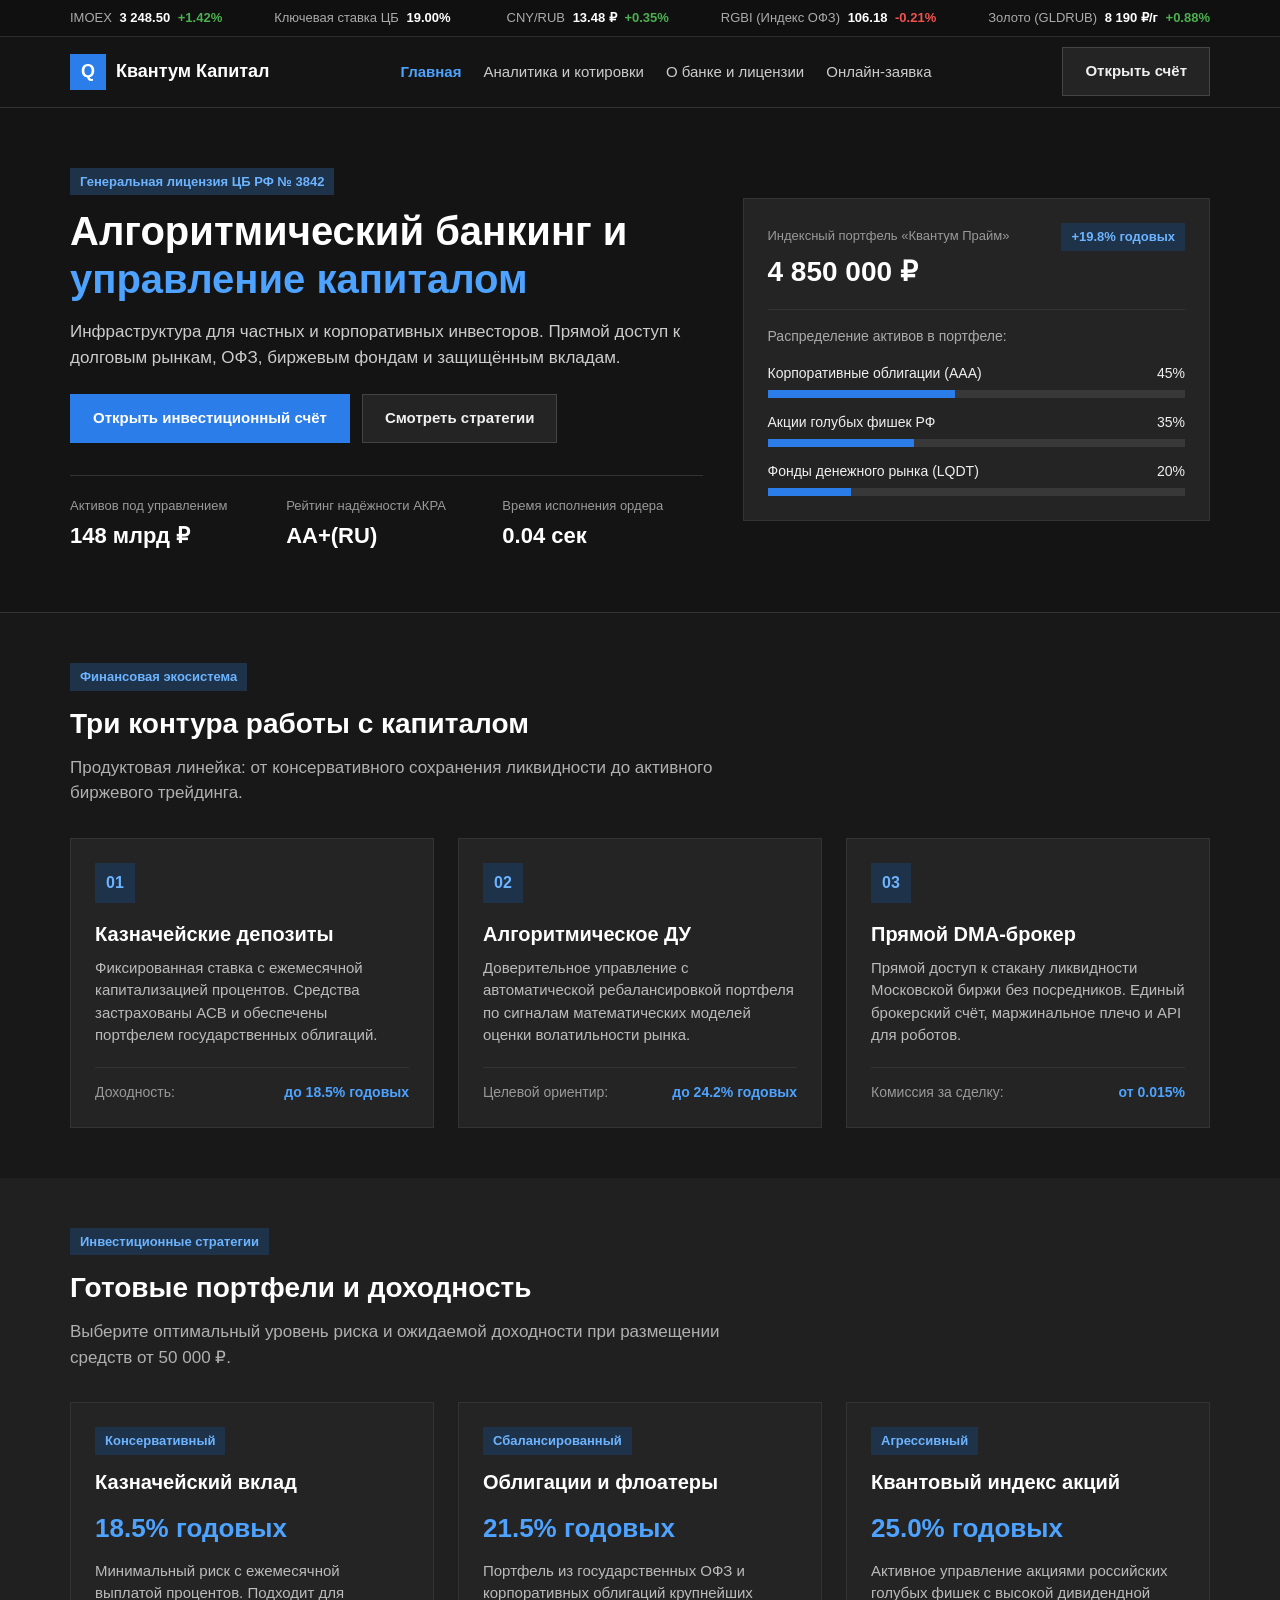
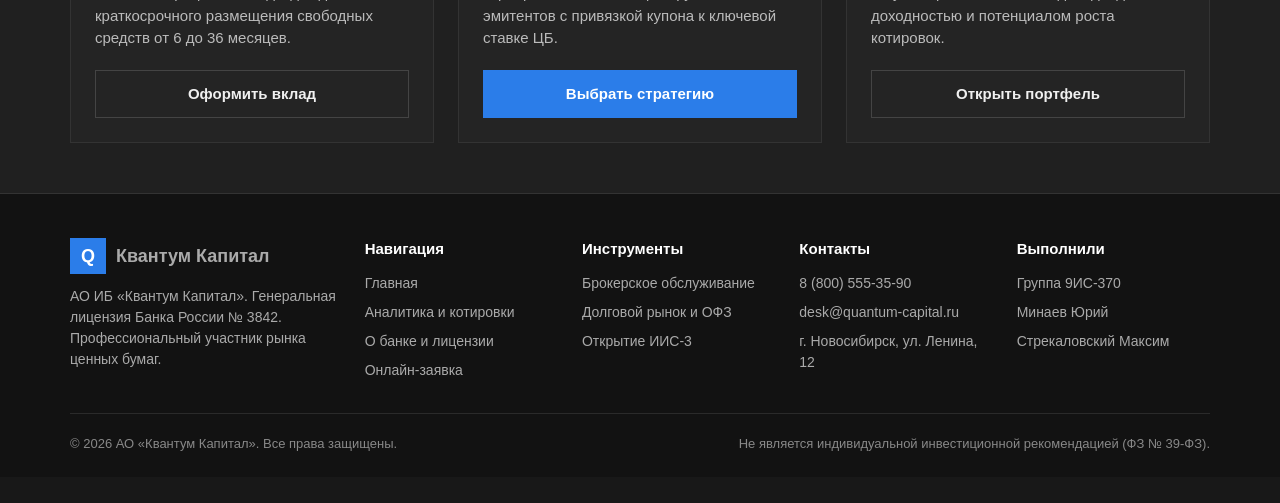
==== Quantum/index.html @ 9c2640c1 "second commit" ====
﻿<!DOCTYPE html>
<html lang="ru">
<head>
  <meta charset="UTF-8">
  <meta name="viewport" content="width=device-width, initial-scale=1.0">
  <title>Квантум Капитал — Инвестиционный банк и управление активами</title>
  <meta name="description" content="Инвестиционная платформа Квантум Капитал: стратегии доверительного управления, брокерское обслуживание, вклады с повышенной доходностью и аналитика рынков.">
  <meta name="keywords" content="инвестиционная платформа, коммерческий банк, доверительное управление, котировки акций, ОФЗ, Квантум Капитал">
  <meta name="robots" content="index, follow">
  <link rel="canonical" href="http://l92315fr.beget.tech/">

  <meta property="og:type" content="website">
  <meta property="og:locale" content="ru_RU">
  <meta property="og:site_name" content="Квантум Капитал">
  <meta property="og:title" content="Квантум Капитал — Инвестиционный банк">
  <meta property="og:description" content="Инструменты инвестирования с доходностью до 25% годовых. Прямой доступ к Московской бирже.">
  <meta property="og:url" content="http://l92315fr.beget.tech/">

  <!-- Yandex.Metrika counter -->
<script type="text/javascript">
    (function(m,e,t,r,i,k,a){
        m[i]=m[i]||function(){(m[i].a=m[i].a||[]).push(arguments)};
        m[i].l=1*new Date();
        for (var j = 0; j < document.scripts.length; j++) {if (document.scripts[j].src === r) { return; }}
        k=e.createElement(t),a=e.getElementsByTagName(t)[0],k.async=1,k.src=r,a.parentNode.insertBefore(k,a)
    })(window, document,'script','https://mc.yandex.ru/metrika/tag.js?id=114298378', 'ym');

    ym(114298378, 'init', {ssr:true, webvisor:true, clickmap:true, ecommerce:"dataLayer", referrer: document.referrer, url: location.href, accurateTrackBounce:true, trackLinks:true});
</script>
<noscript><div><img src="https://mc.yandex.ru/watch/114298378" style="position:absolute; left:-9999px;" alt="" /></div></noscript>
<!-- /Yandex.Metrika counter -->

  <link rel="stylesheet" href="css/style.css">
</head>
<body>

  <aside class="market-bar">
    <div class="container">
      <ul class="market-bar__list">
        <li class="market-bar__item"><span>IMOEX</span> <strong>3 248.50</strong> <span class="trend--up">+1.42%</span></li>
        <li class="market-bar__item"><span>Ключевая ставка ЦБ</span> <strong>19.00%</strong></li>
        <li class="market-bar__item"><span>CNY/RUB</span> <strong>13.48 ₽</strong> <span class="trend--up">+0.35%</span></li>
        <li class="market-bar__item"><span>RGBI (Индекс ОФЗ)</span> <strong>106.18</strong> <span class="trend--down">-0.21%</span></li>
        <li class="market-bar__item"><span>Золото (GLDRUB)</span> <strong>8 190 ₽/г</strong> <span class="trend--up">+0.88%</span></li>
      </ul>
    </div>
  </aside>

  <header class="header">
    <div class="container header__inner">
      <a href="index.html" class="logo">
        <span class="logo__mark">Q</span>
        <span>Квантум Капитал</span>
      </a>

      <nav class="nav">
        <ul class="nav__list">
          <li><a href="index.html" class="nav__link nav__link--active">Главная</a></li>
          <li><a href="analytics.html" class="nav__link">Аналитика и котировки</a></li>
          <li><a href="about.html" class="nav__link">О банке и лицензии</a></li>
          <li><a href="contacts.html" class="nav__link">Онлайн-заявка</a></li>
        </ul>
      </nav>

      <div class="header__actions">
        <a href="contacts.html" class="btn btn--outline">Открыть счёт</a>
      </div>
    </div>
  </header>

  <main>
    <section class="hero">
      <div class="container hero__grid">
        <div>
          <span class="section-badge">Генеральная лицензия ЦБ РФ № 3842</span>
          <h1 class="hero__title">
            Алгоритмический банкинг и <span>управление капиталом</span>
          </h1>
          <p class="hero__text">
            Инфраструктура для частных и корпоративных инвесторов. Прямой доступ к долговым рынкам, ОФЗ, биржевым фондам и защищённым вкладам.
          </p>
          <div class="hero__actions">
            <a href="contacts.html" class="btn btn--primary">Открыть инвестиционный счёт</a>
            <a href="#strategies" class="btn btn--outline">Смотреть стратегии</a>
          </div>

          <dl class="hero__stats">
            <div>
              <dt class="stat-item__label">Активов под управлением</dt>
              <dd class="stat-item__value">148 млрд ₽</dd>
            </div>
            <div>
              <dt class="stat-item__label">Рейтинг надёжности АКРА</dt>
              <dd class="stat-item__value">AA+(RU)</dd>
            </div>
            <div>
              <dt class="stat-item__label">Время исполнения ордера</dt>
              <dd class="stat-item__value">0.04 сек</dd>
            </div>
          </dl>
        </div>

        <div class="terminal-card">
          <div class="terminal-card__header">
            <div>
              <span style="font-size: 13px; color: #999999;">Индексный портфель «Квантум Прайм»</span>
              <div class="portfolio-balance">4 850 000 ₽</div>
            </div>
            <span class="section-badge">+19.8% годовых</span>
          </div>

          <p style="font-size: 14px; color: #aaaaaa;">Распределение активов в портфеле:</p>

          <div class="asset-bars">
            <div>
              <div class="asset-bar__top">
                <span>Корпоративные облигации (AAA)</span>
                <span>45%</span>
              </div>
              <div class="progress-track"><div class="progress-fill" style="width: 45%;"></div></div>
            </div>
            <div>
              <div class="asset-bar__top">
                <span>Акции голубых фишек РФ</span>
                <span>35%</span>
              </div>
              <div class="progress-track"><div class="progress-fill" style="width: 35%;"></div></div>
            </div>
            <div>
              <div class="asset-bar__top">
                <span>Фонды денежного рынка (LQDT)</span>
                <span>20%</span>
              </div>
              <div class="progress-track"><div class="progress-fill" style="width: 20%;"></div></div>
            </div>
          </div>
        </div>
      </div>
    </section>

    <section class="section">
      <div class="container">
        <div class="section-header">
          <span class="section-badge">Финансовая экосистема</span>
          <h2>Три контура работы с капиталом</h2>
          <p class="section-subtitle">
            Продуктовая линейка: от консервативного сохранения ликвидности до активного биржевого трейдинга.
          </p>
        </div>

        <div class="grid-3">
          <article class="feature-card">
            <div>
              <div class="feature-card__icon">01</div>
              <h3>Казначейские депозиты</h3>
              <p class="feature-card__desc">
                Фиксированная ставка с ежемесячной капитализацией процентов. Средства застрахованы АСВ и обеспечены портфелем государственных облигаций.
              </p>
            </div>
            <div class="feature-card__meta">
              <span style="color: #999999;">Доходность:</span>
              <strong style="color: #4da3ff;">до 18.5% годовых</strong>
            </div>
          </article>

          <article class="feature-card">
            <div>
              <div class="feature-card__icon">02</div>
              <h3>Алгоритмическое ДУ</h3>
              <p class="feature-card__desc">
                Доверительное управление с автоматической ребалансировкой портфеля по сигналам математических моделей оценки волатильности рынка.
              </p>
            </div>
            <div class="feature-card__meta">
              <span style="color: #999999;">Целевой ориентир:</span>
              <strong style="color: #4da3ff;">до 24.2% годовых</strong>
            </div>
          </article>

          <article class="feature-card">
            <div>
              <div class="feature-card__icon">03</div>
              <h3>Прямой DMA-брокер</h3>
              <p class="feature-card__desc">
                Прямой доступ к стакану ликвидности Московской биржи без посредников. Единый брокерский счёт, маржинальное плечо и API для роботов.
              </p>
            </div>
            <div class="feature-card__meta">
              <span style="color: #999999;">Комиссия за сделку:</span>
              <strong style="color: #4da3ff;">от 0.015%</strong>
            </div>
          </article>
        </div>
      </div>
    </section>

    <section class="section section--alt" id="strategies">
      <div class="container">
        <div class="section-header">
          <span class="section-badge">Инвестиционные стратегии</span>
          <h2>Готовые портфели и доходность</h2>
          <p class="section-subtitle">
            Выберите оптимальный уровень риска и ожидаемой доходности при размещении средств от 50 000 ₽.
          </p>
        </div>

        <div class="grid-3">
          <article class="feature-card">
            <div>
              <span class="section-badge">Консервативный</span>
              <h3>Казначейский вклад</h3>
              <div class="strategy-rate">18.5% годовых</div>
              <p class="feature-card__desc">
                Минимальный риск с ежемесячной выплатой процентов. Подходит для краткосрочного размещения свободных средств от 6 до 36 месяцев.
              </p>
            </div>
            <a href="contacts.html" class="btn btn--outline" style="width: 100%;">Оформить вклад</a>
          </article>

          <article class="feature-card">
            <div>
              <span class="section-badge">Сбалансированный</span>
              <h3>Облигации и флоатеры</h3>
              <div class="strategy-rate">21.5% годовых</div>
              <p class="feature-card__desc">
                Портфель из государственных ОФЗ и корпоративных облигаций крупнейших эмитентов с привязкой купона к ключевой ставке ЦБ.
              </p>
            </div>
            <a href="contacts.html" class="btn btn--primary" style="width: 100%;">Выбрать стратегию</a>
          </article>

          <article class="feature-card">
            <div>
              <span class="section-badge">Агрессивный</span>
              <h3>Квантовый индекс акций</h3>
              <div class="strategy-rate">25.0% годовых</div>
              <p class="feature-card__desc">
                Активное управление акциями российских голубых фишек с высокой дивидендной доходностью и потенциалом роста котировок.
              </p>
            </div>
            <a href="contacts.html" class="btn btn--outline" style="width: 100%;">Открыть портфель</a>
          </article>
        </div>
      </div>
    </section>
  </main>

  <iframe src="footer.html" class="footer-frame" title="Подвал сайта"></iframe>

</body>
</html>
---- Quantum/css/style.css ----
* {
  box-sizing: border-box;
  margin: 0;
  padding: 0;
}

body {
  font-family: Arial, sans-serif;
  font-size: 16px;
  line-height: 1.5;
  color: #f0f0f0;
  background-color: #181818;
}

a {
  color: #4da3ff;
  text-decoration: none;
}

a:hover {
  text-decoration: underline;
}

ul {
  list-style: none;
}

h1 {
  font-size: 36px;
  line-height: 1.2;
  margin-bottom: 16px;
  color: #ffffff;
}

h2 {
  font-size: 28px;
  margin-bottom: 10px;
  color: #ffffff;
}

h3 {
  font-size: 20px;
  margin-bottom: 8px;
  color: #ffffff;
}

.container {
  max-width: 1140px;
  width: 92%;
  margin: 0 auto;
}

.section {
  padding: 50px 0;
}

.section--alt {
  background-color: #202020;
}

.section-header {
  max-width: 680px;
  margin-bottom: 32px;
}

.section-subtitle {
  color: #b0b0b0;
  font-size: 17px;
  margin-top: 8px;
}

.section-badge {
  display: inline-block;
  padding: 4px 10px;
  background-color: #1e324a;
  color: #6cb4ff;
  font-size: 13px;
  font-weight: bold;
  margin-bottom: 12px;
}

.grid-3 {
  display: grid;
  grid-template-columns: repeat(3, 1fr);
  gap: 24px;
}

/* Кнопки */
.btn {
  display: inline-block;
  padding: 12px 22px;
  font-size: 15px;
  font-weight: bold;
  text-align: center;
  border: 1px solid transparent;
  cursor: pointer;
}

.btn--primary {
  background-color: #2b7de9;
  color: #ffffff;
}

.btn--primary:hover {
  background-color: #1f66c4;
  text-decoration: none;
}

.btn--outline {
  background-color: #242424;
  color: #f0f0f0;
  border-color: #444444;
}

.btn--outline:hover {
  border-color: #4da3ff;
  color: #4da3ff;
  text-decoration: none;
}

.btn--small {
  padding: 6px 12px;
  font-size: 13px;
}

/* Верхняя биржевая строка */
.market-bar {
  background-color: #101010;
  border-bottom: 1px solid #2c2c2c;
  padding: 8px 0;
  font-size: 13px;
  color: #aaaaaa;
}

.market-bar__list {
  display: flex;
  justify-content: space-between;
  flex-wrap: wrap;
  gap: 16px;
}

.market-bar__item strong {
  color: #ffffff;
  margin: 0 4px;
}

.trend--up {
  color: #4caf50;
  font-weight: bold;
}

.trend--down {
  color: #ef5350;
  font-weight: bold;
}

/* Шапка сайта */
.header {
  background-color: #141414;
  border-bottom: 1px solid #333333;
}

.header__inner {
  min-height: 70px;
  padding: 10px 0;
  display: flex;
  align-items: center;
  justify-content: space-between;
  gap: 20px;
}

.logo {
  display: flex;
  align-items: center;
  gap: 10px;
  font-weight: bold;
  font-size: 18px;
  color: #ffffff;
}

.logo:hover {
  text-decoration: none;
}

.logo__mark {
  display: inline-flex;
  align-items: center;
  justify-content: center;
  width: 36px;
  height: 36px;
  background-color: #2b7de9;
  color: #ffffff;
  font-weight: bold;
}

.nav__list {
  display: flex;
  align-items: center;
  gap: 22px;
}

.nav__link {
  color: #cccccc;
  font-size: 15px;
  padding: 6px 0;
}

.nav__link:hover,
.nav__link--active {
  color: #4da3ff;
  font-weight: bold;
  text-decoration: none;
}

/* Главный экран (Hero) */
.hero {
  padding: 60px 0;
  background-color: #141414;
  border-bottom: 1px solid #333333;
}

.hero__grid {
  display: grid;
  grid-template-columns: 1.15fr 0.85fr;
  gap: 40px;
  align-items: center;
}

.hero__title {
  font-size: 40px;
  margin-bottom: 16px;
}

.hero__title span {
  color: #4da3ff;
}

.hero__text {
  color: #cccccc;
  font-size: 17px;
  margin-bottom: 24px;
}

.hero__actions {
  display: flex;
  flex-wrap: wrap;
  gap: 12px;
  margin-bottom: 32px;
}

.hero__stats {
  display: grid;
  grid-template-columns: repeat(3, 1fr);
  gap: 16px;
  padding-top: 20px;
  border-top: 1px solid #333333;
}

.stat-item__value {
  font-size: 22px;
  font-weight: bold;
  color: #ffffff;
}

.stat-item__label {
  font-size: 13px;
  color: #999999;
  margin-bottom: 4px;
}

/* Виджет портфеля и боковые карточки */
.terminal-card {
  background-color: #242424;
  border: 1px solid #333333;
  padding: 24px;
}

.terminal-card__header {
  display: flex;
  justify-content: space-between;
  align-items: flex-start;
  margin-bottom: 16px;
  padding-bottom: 16px;
  border-bottom: 1px solid #333333;
}

.portfolio-balance {
  font-size: 28px;
  font-weight: bold;
  color: #ffffff;
  margin-top: 4px;
}

.asset-bars {
  margin-top: 16px;
  display: flex;
  flex-direction: column;
  gap: 14px;
}

.asset-bar__top {
  display: flex;
  justify-content: space-between;
  font-size: 14px;
  margin-bottom: 6px;
}

.progress-track {
  height: 8px;
  background-color: #383838;
}

.progress-fill {
  height: 100%;
  background-color: #2b7de9;
}

/* Карточки направлений и стратегий */
.feature-card {
  background-color: #242424;
  border: 1px solid #333333;
  padding: 24px;
  display: flex;
  flex-direction: column;
  justify-content: space-between;
}

.feature-card__icon {
  display: inline-flex;
  align-items: center;
  justify-content: center;
  width: 40px;
  height: 40px;
  background-color: #1e324a;
  color: #6cb4ff;
  font-weight: bold;
  margin-bottom: 16px;
}

.feature-card__desc {
  color: #bbbbbb;
  font-size: 15px;
  margin-bottom: 20px;
}

.feature-card__meta {
  padding-top: 14px;
  border-top: 1px solid #333333;
  display: flex;
  justify-content: space-between;
  align-items: center;
  font-size: 14px;
}

.strategy-rate {
  font-size: 26px;
  font-weight: bold;
  color: #4da3ff;
  margin: 12px 0;
}

/* Внутренние страницы */
.page-hero {
  padding: 44px 0;
  background-color: #141414;
  border-bottom: 1px solid #333333;
}

/* Таблица котировок (Аналитика) */
.table-responsive {
  width: 100%;
  overflow-x: auto;
  background-color: #242424;
  border: 1px solid #333333;
}

.quotes-table {
  width: 100%;
  border-collapse: collapse;
  text-align: left;
  font-size: 14px;
  min-width: 780px;
}

.quotes-table caption {
  padding: 16px 20px;
  text-align: left;
  font-weight: bold;
  border-bottom: 1px solid #333333;
  color: #cccccc;
}

.quotes-table th {
  padding: 14px 20px;
  background-color: #1c1c1c;
  color: #aaaaaa;
  font-size: 13px;
  border-bottom: 1px solid #333333;
}

.quotes-table td {
  padding: 14px 20px;
  border-bottom: 1px solid #333333;
}

.quotes-table tbody tr:hover {
  background-color: #2c2c2c;
}

.quotes-table tfoot td {
  padding: 14px 20px;
  font-size: 13px;
  color: #999999;
  background-color: #1c1c1c;
}

.ticker-code {
  padding: 2px 6px;
  background-color: #1e324a;
  color: #6cb4ff;
  font-family: monospace;
  font-size: 13px;
  font-weight: bold;
  margin-right: 8px;
}

.category-tag {
  padding: 3px 8px;
  font-size: 12px;
  background-color: #333333;
  color: #dddddd;
}

.analytics-layout {
  display: grid;
  grid-template-columns: 1.6fr 0.9fr;
  gap: 28px;
  align-items: start;
}

.review-card + .review-card {
  margin-top: 20px;
}

.tx-list {
  display: flex;
  flex-direction: column;
  gap: 10px;
}

.tx-item {
  display: flex;
  justify-content: space-between;
  align-items: center;
  padding: 12px;
  background-color: #1c1c1c;
  border: 1px solid #333333;
  font-size: 14px;
}

/* Страница О банке (Лицензии) */
.license-grid {
  display: grid;
  grid-template-columns: repeat(2, 1fr);
  gap: 24px;
}

.license-card {
  background-color: #242424;
  border: 1px solid #333333;
  padding: 24px;
  display: flex;
  justify-content: space-between;
  align-items: flex-start;
  gap: 16px;
}

.license-card__stamp {
  padding: 6px 10px;
  background-color: #1e324a;
  color: #6cb4ff;
  font-family: monospace;
  font-size: 13px;
  font-weight: bold;
  white-space: nowrap;
}

/* Страница Онлайн-заявка */
.contacts-layout {
  display: grid;
  grid-template-columns: 1.35fr 0.65fr;
  gap: 32px;
  align-items: start;
}

.app-form {
  background-color: #242424;
  border: 1px solid #333333;
  padding: 28px;
}

.app-form__fieldset {
  border: none;
  margin-bottom: 24px;
  padding-bottom: 24px;
  border-bottom: 1px solid #333333;
}

.app-form__legend {
  font-size: 18px;
  font-weight: bold;
  margin-bottom: 16px;
  color: #ffffff;
}

.form-grid {
  display: grid;
  grid-template-columns: repeat(2, 1fr);
  gap: 16px;
}

.form-field {
  display: flex;
  flex-direction: column;
  gap: 6px;
}

.form-field--full {
  grid-column: 1 / -1;
}

.form-label {
  font-size: 14px;
  font-weight: bold;
  color: #dddddd;
}

.form-input,
.form-select,
.form-textarea {
  width: 100%;
  padding: 10px 12px;
  background-color: #181818;
  border: 1px solid #444444;
  color: #f0f0f0;
  font-family: inherit;
  font-size: 15px;
}

.form-input:focus,
.form-select:focus,
.form-textarea:focus {
  outline: none;
  border-color: #4da3ff;
}

.checkbox-label {
  display: flex;
  align-items: flex-start;
  gap: 10px;
  font-size: 14px;
  color: #bbbbbb;
  margin-bottom: 20px;
  cursor: pointer;
}

.checkbox-label input {
  margin-top: 4px;
}

/* Подвал сайта */
.footer {
  background-color: #121212;
  border-top: 1px solid #333333;
  padding: 44px 0 24px 0;
  color: #aaaaaa;
  font-size: 14px;
}

.footer__grid {
  display: grid;
  grid-template-columns: 1.4fr 1fr 1fr 1fr 1fr;
  gap: 24px;
  margin-bottom: 32px;
}

.footer__title {
  color: #ffffff;
  font-size: 15px;
  margin-bottom: 12px;
}

.footer__links li + li {
  margin-top: 8px;
}

.footer a {
  color: #aaaaaa;
}

.footer a:hover {
  color: #ffffff;
}

.footer__bottom {
  padding-top: 20px;
  border-top: 1px solid #2a2a2a;
  display: flex;
  justify-content: space-between;
  flex-wrap: wrap;
  gap: 12px;
  font-size: 13px;
  color: #888888;
}

.footer-frame {
  display: block;
  width: 100%;
  height: 310px;
  border: none;
}

/* Адаптивность */
@media (max-width: 992px) {
  .hero__grid,
  .analytics-layout,
  .license-grid,
  .contacts-layout {
    grid-template-columns: 1fr;
  }

  .grid-3 {
    grid-template-columns: repeat(2, 1fr);
  }

  .footer__grid {
    grid-template-columns: repeat(2, 1fr);
  }

  .footer-frame {
    height: 460px;
  }
}

@media (max-width: 768px) {
  .header__inner {
    flex-wrap: wrap;
    justify-content: center;
    gap: 12px;
  }

  .header__actions {
    display: none;
  }

  .nav {
    width: 100%;
  }

  .nav__list {
    justify-content: center;
    flex-wrap: wrap;
    gap: 12px 16px;
  }

  .hero__title {
    font-size: 30px;
  }

  .grid-3,
  .hero__stats,
  .form-grid,
  .footer__grid {
    grid-template-columns: 1fr;
  }

  .footer-frame {
    height: 760px;
  }
}
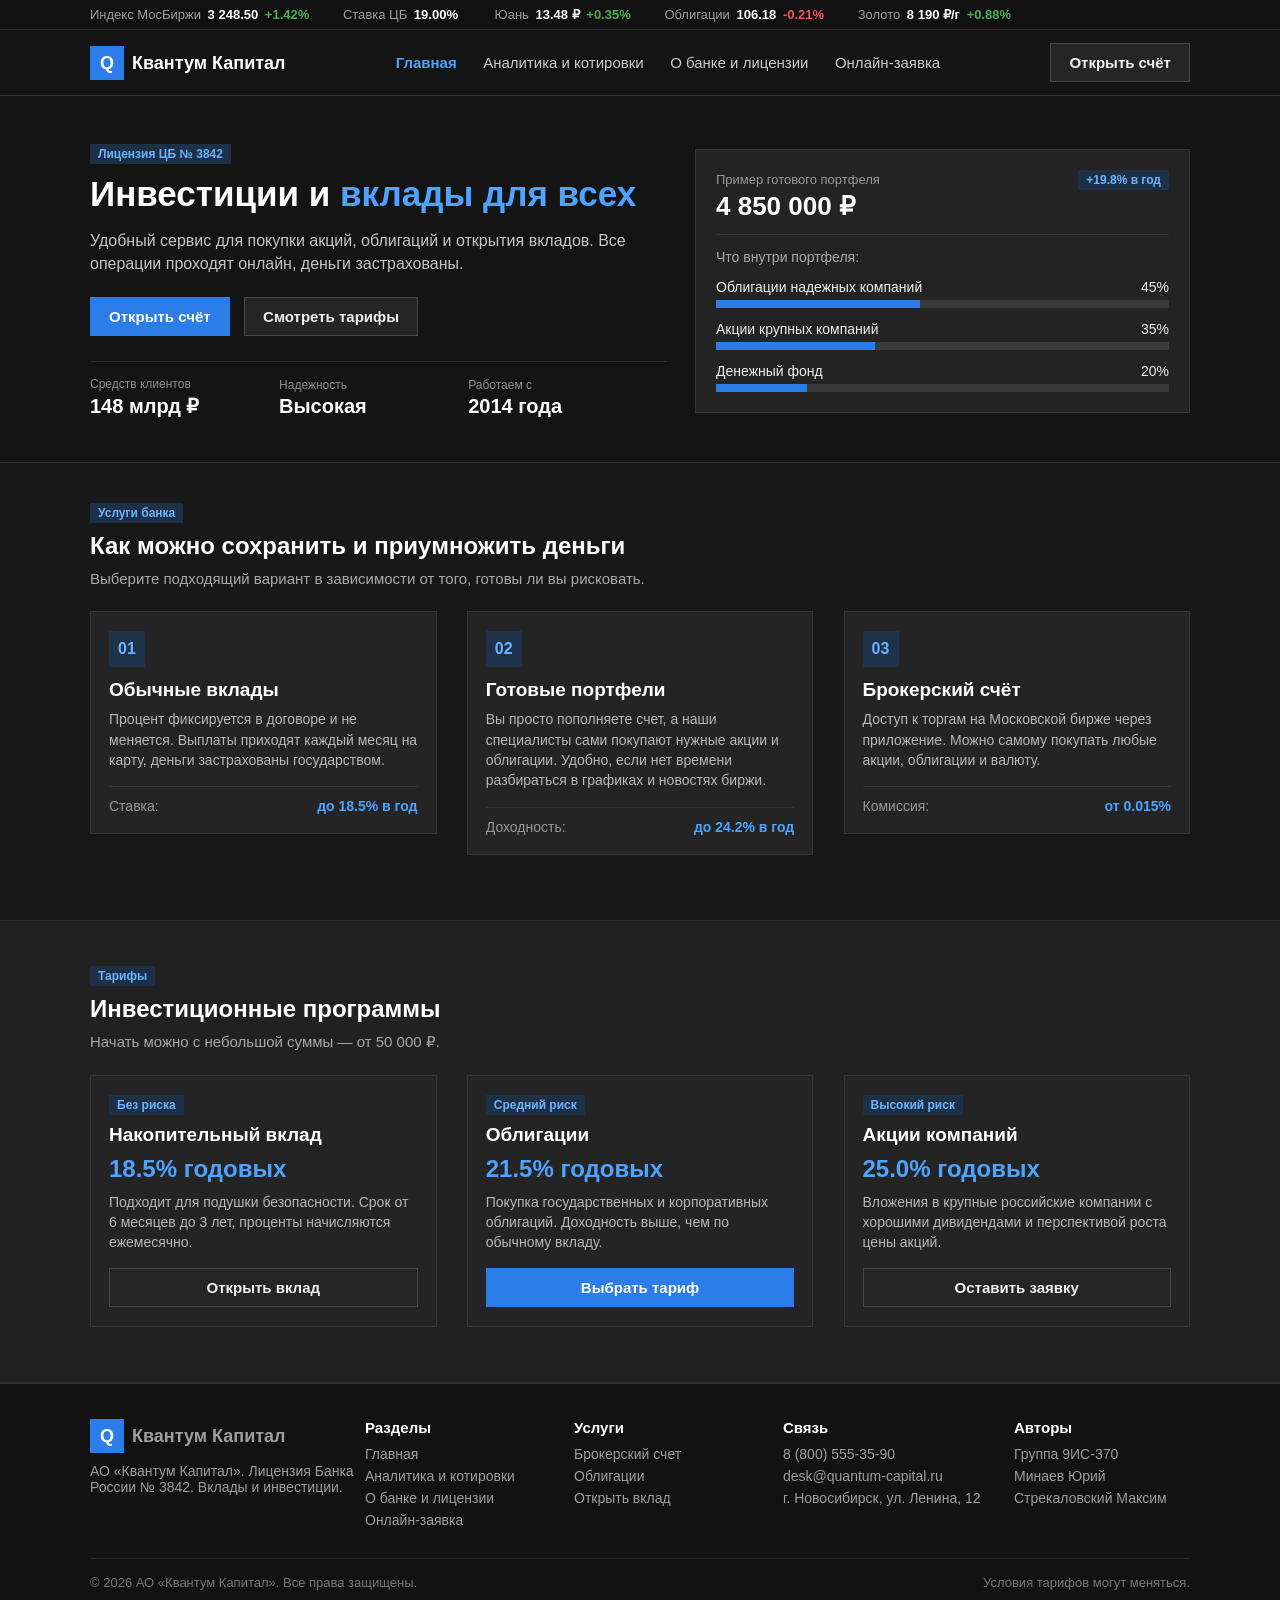
==== commit 8af37132: "Add files via upload" ====
--- a/Quantum/index.html
+++ b/Quantum/index.html
@@ -3,21 +3,8 @@
 <head>
   <meta charset="UTF-8">
   <meta name="viewport" content="width=device-width, initial-scale=1.0">
-  <title>Квантум Капитал — Инвестиционный банк и управление активами</title>
-  <meta name="description" content="Инвестиционная платформа Квантум Капитал: стратегии доверительного управления, брокерское обслуживание, вклады с повышенной доходностью и аналитика рынков.">
-  <meta name="keywords" content="инвестиционная платформа, коммерческий банк, доверительное управление, котировки акций, ОФЗ, Квантум Капитал">
-  <meta name="robots" content="index, follow">
-  <link rel="canonical" href="http://l92315fr.beget.tech/">
-
-  <meta property="og:type" content="website">
-  <meta property="og:locale" content="ru_RU">
-  <meta property="og:site_name" content="Квантум Капитал">
-  <meta property="og:title" content="Квантум Капитал — Инвестиционный банк">
-  <meta property="og:description" content="Инструменты инвестирования с доходностью до 25% годовых. Прямой доступ к Московской бирже.">
-  <meta property="og:url" content="http://l92315fr.beget.tech/">
-
-  <!-- Yandex.Metrika counter -->
-<script type="text/javascript">
+  <title>Квантум Капитал - Главная</title>
+  <script type="text/javascript">
     (function(m,e,t,r,i,k,a){
         m[i]=m[i]||function(){(m[i].a=m[i].a||[]).push(arguments)};
         m[i].l=1*new Date();
@@ -26,226 +13,200 @@
     })(window, document,'script','https://mc.yandex.ru/metrika/tag.js?id=114298378', 'ym');
 
     ym(114298378, 'init', {ssr:true, webvisor:true, clickmap:true, ecommerce:"dataLayer", referrer: document.referrer, url: location.href, accurateTrackBounce:true, trackLinks:true});
-</script>
-<noscript><div><img src="https://mc.yandex.ru/watch/114298378" style="position:absolute; left:-9999px;" alt="" /></div></noscript>
-<!-- /Yandex.Metrika counter -->
-
+  </script>
+  <noscript><div><img src="https://mc.yandex.ru/watch/114298378" style="position:absolute; left:-9999px;" alt=""></div></noscript>
   <link rel="stylesheet" href="css/style.css">
 </head>
 <body>
 
-  <aside class="market-bar">
-    <div class="container">
-      <ul class="market-bar__list">
-        <li class="market-bar__item"><span>IMOEX</span> <strong>3 248.50</strong> <span class="trend--up">+1.42%</span></li>
-        <li class="market-bar__item"><span>Ключевая ставка ЦБ</span> <strong>19.00%</strong></li>
-        <li class="market-bar__item"><span>CNY/RUB</span> <strong>13.48 ₽</strong> <span class="trend--up">+0.35%</span></li>
-        <li class="market-bar__item"><span>RGBI (Индекс ОФЗ)</span> <strong>106.18</strong> <span class="trend--down">-0.21%</span></li>
-        <li class="market-bar__item"><span>Золото (GLDRUB)</span> <strong>8 190 ₽/г</strong> <span class="trend--up">+0.88%</span></li>
+  <div class="verh_polosa">
+    <div class="osnova">
+      <ul>
+        <li class="kurs_item"><span>Индекс МосБиржи</span> <strong>3 248.50</strong> <span class="plus">+1.42%</span></li>
+        <li class="kurs_item"><span>Ставка ЦБ</span> <strong>19.00%</strong></li>
+        <li class="kurs_item"><span>Юань</span> <strong>13.48 ₽</strong> <span class="plus">+0.35%</span></li>
+        <li class="kurs_item"><span>Облигации</span> <strong>106.18</strong> <span class="minus">-0.21%</span></li>
+        <li class="kurs_item"><span>Золото</span> <strong>8 190 ₽/г</strong> <span class="plus">+0.88%</span></li>
       </ul>
     </div>
-  </aside>
-
-  <header class="header">
-    <div class="container header__inner">
-      <a href="index.html" class="logo">
-        <span class="logo__mark">Q</span>
-        <span>Квантум Капитал</span>
-      </a>
-
-      <nav class="nav">
-        <ul class="nav__list">
-          <li><a href="index.html" class="nav__link nav__link--active">Главная</a></li>
-          <li><a href="analytics.html" class="nav__link">Аналитика и котировки</a></li>
-          <li><a href="about.html" class="nav__link">О банке и лицензии</a></li>
-          <li><a href="contacts.html" class="nav__link">Онлайн-заявка</a></li>
+  </div>
+
+  <div class="shapka">
+    <div class="osnova shapka_vnutri">
+      <a href="index.html" class="logotip"><span class="kvadrat_logo">Q</span><span>Квантум Капитал</span></a>
+      <div>
+        <ul class="menu_spisok">
+          <li><a href="index.html" class="ssylka_menu aktivnaya">Главная</a></li>
+          <li><a href="analytics.html" class="ssylka_menu">Аналитика и котировки</a></li>
+          <li><a href="about.html" class="ssylka_menu">О банке и лицензии</a></li>
+          <li><a href="contacts.html" class="ssylka_menu">Онлайн-заявка</a></li>
         </ul>
-      </nav>
-
-      <div class="header__actions">
-        <a href="contacts.html" class="btn btn--outline">Открыть счёт</a>
-      </div>
-    </div>
-  </header>
-
-  <main>
-    <section class="hero">
-      <div class="container hero__grid">
-        <div>
-          <span class="section-badge">Генеральная лицензия ЦБ РФ № 3842</span>
-          <h1 class="hero__title">
-            Алгоритмический банкинг и <span>управление капиталом</span>
-          </h1>
-          <p class="hero__text">
-            Инфраструктура для частных и корпоративных инвесторов. Прямой доступ к долговым рынкам, ОФЗ, биржевым фондам и защищённым вкладам.
-          </p>
-          <div class="hero__actions">
-            <a href="contacts.html" class="btn btn--primary">Открыть инвестиционный счёт</a>
-            <a href="#strategies" class="btn btn--outline">Смотреть стратегии</a>
-          </div>
-
-          <dl class="hero__stats">
-            <div>
-              <dt class="stat-item__label">Активов под управлением</dt>
-              <dd class="stat-item__value">148 млрд ₽</dd>
-            </div>
-            <div>
-              <dt class="stat-item__label">Рейтинг надёжности АКРА</dt>
-              <dd class="stat-item__value">AA+(RU)</dd>
-            </div>
-            <div>
-              <dt class="stat-item__label">Время исполнения ордера</dt>
-              <dd class="stat-item__value">0.04 сек</dd>
-            </div>
-          </dl>
-        </div>
-
-        <div class="terminal-card">
-          <div class="terminal-card__header">
-            <div>
-              <span style="font-size: 13px; color: #999999;">Индексный портфель «Квантум Прайм»</span>
-              <div class="portfolio-balance">4 850 000 ₽</div>
-            </div>
-            <span class="section-badge">+19.8% годовых</span>
-          </div>
-
-          <p style="font-size: 14px; color: #aaaaaa;">Распределение активов в портфеле:</p>
-
-          <div class="asset-bars">
-            <div>
-              <div class="asset-bar__top">
-                <span>Корпоративные облигации (AAA)</span>
-                <span>45%</span>
+      </div>
+      <div class="knopka_shapka">
+        <a href="contacts.html" class="knopka knopka_temnaya">Открыть счёт</a>
+      </div>
+    </div>
+  </div>
+
+  <div class="glavnyi_ekran">
+    <div class="osnova glavnyi_flex">
+      <div class="levo_glav">
+        <span class="plahka">Лицензия ЦБ № 3842</span>
+        <h1 class="glav_zagolovok">Инвестиции и <span>вклады для всех</span></h1>
+        <p class="glav_opisanie">
+          Удобный сервис для покупки акций, облигаций и открытия вкладов. Все операции проходят онлайн, деньги застрахованы.
+        </p>
+        <div class="knopki_glav">
+          <a href="contacts.html" class="knopka knopka_sin">Открыть счёт</a>
+          <a href="#strategii" class="knopka knopka_temnaya" style="margin-left: 10px;">Смотреть тарифы</a>
+        </div>
+
+        <div class="cifri_glav">
+          <div class="cifra_box">
+            <div class="cifra_podpis">Средств клиентов</div>
+            <div class="cifra_bolshaya">148 млрд ₽</div>
+          </div>
+          <div class="cifra_box">
+            <div class="cifra_podpis">Надежность</div>
+            <div class="cifra_bolshaya">Высокая</div>
+          </div>
+          <div class="cifra_box">
+            <div class="cifra_podpis">Работаем с</div>
+            <div class="cifra_bolshaya">2014 года</div>
+          </div>
+        </div>
+      </div>
+
+      <div class="pravo_glav">
+        <div class="blok_portfel">
+          <div class="portfel_verh">
+            <div style="float: left;">
+              <span style="font-size: 13px; color: #999;">Пример готового портфеля</span>
+              <div class="summa_deneg">4 850 000 ₽</div>
+            </div>
+            <span class="plahka" style="float: right;">+19.8% в год</span>
+          </div>
+
+          <p style="font-size: 14px; color: #aaa;">Что внутри портфеля:</p>
+
+          <div class="poloski_aktivov">
+            <div class="poloska_item">
+              <div class="poloska_text">
+                <span style="float: left;">Облигации надежных компаний</span>
+                <span style="float: right;">45%</span>
               </div>
-              <div class="progress-track"><div class="progress-fill" style="width: 45%;"></div></div>
-            </div>
-            <div>
-              <div class="asset-bar__top">
-                <span>Акции голубых фишек РФ</span>
-                <span>35%</span>
+              <div class="seraya_linia"><div class="sinyaya_linia" style="width: 45%;"></div></div>
+            </div>
+            <div class="poloska_item">
+              <div class="poloska_text">
+                <span style="float: left;">Акции крупных компаний</span>
+                <span style="float: right;">35%</span>
               </div>
-              <div class="progress-track"><div class="progress-fill" style="width: 35%;"></div></div>
-            </div>
-            <div>
-              <div class="asset-bar__top">
-                <span>Фонды денежного рынка (LQDT)</span>
-                <span>20%</span>
+              <div class="seraya_linia"><div class="sinyaya_linia" style="width: 35%;"></div></div>
+            </div>
+            <div class="poloska_item" style="margin-bottom: 0;">
+              <div class="poloska_text">
+                <span style="float: left;">Денежный фонд</span>
+                <span style="float: right;">20%</span>
               </div>
-              <div class="progress-track"><div class="progress-fill" style="width: 20%;"></div></div>
-            </div>
-          </div>
-        </div>
-      </div>
-    </section>
-
-    <section class="section">
-      <div class="container">
-        <div class="section-header">
-          <span class="section-badge">Финансовая экосистема</span>
-          <h2>Три контура работы с капиталом</h2>
-          <p class="section-subtitle">
-            Продуктовая линейка: от консервативного сохранения ликвидности до активного биржевого трейдинга.
-          </p>
-        </div>
-
-        <div class="grid-3">
-          <article class="feature-card">
-            <div>
-              <div class="feature-card__icon">01</div>
-              <h3>Казначейские депозиты</h3>
-              <p class="feature-card__desc">
-                Фиксированная ставка с ежемесячной капитализацией процентов. Средства застрахованы АСВ и обеспечены портфелем государственных облигаций.
-              </p>
-            </div>
-            <div class="feature-card__meta">
-              <span style="color: #999999;">Доходность:</span>
-              <strong style="color: #4da3ff;">до 18.5% годовых</strong>
-            </div>
-          </article>
-
-          <article class="feature-card">
-            <div>
-              <div class="feature-card__icon">02</div>
-              <h3>Алгоритмическое ДУ</h3>
-              <p class="feature-card__desc">
-                Доверительное управление с автоматической ребалансировкой портфеля по сигналам математических моделей оценки волатильности рынка.
-              </p>
-            </div>
-            <div class="feature-card__meta">
-              <span style="color: #999999;">Целевой ориентир:</span>
-              <strong style="color: #4da3ff;">до 24.2% годовых</strong>
-            </div>
-          </article>
-
-          <article class="feature-card">
-            <div>
-              <div class="feature-card__icon">03</div>
-              <h3>Прямой DMA-брокер</h3>
-              <p class="feature-card__desc">
-                Прямой доступ к стакану ликвидности Московской биржи без посредников. Единый брокерский счёт, маржинальное плечо и API для роботов.
-              </p>
-            </div>
-            <div class="feature-card__meta">
-              <span style="color: #999999;">Комиссия за сделку:</span>
-              <strong style="color: #4da3ff;">от 0.015%</strong>
-            </div>
-          </article>
-        </div>
-      </div>
-    </section>
-
-    <section class="section section--alt" id="strategies">
-      <div class="container">
-        <div class="section-header">
-          <span class="section-badge">Инвестиционные стратегии</span>
-          <h2>Готовые портфели и доходность</h2>
-          <p class="section-subtitle">
-            Выберите оптимальный уровень риска и ожидаемой доходности при размещении средств от 50 000 ₽.
-          </p>
-        </div>
-
-        <div class="grid-3">
-          <article class="feature-card">
-            <div>
-              <span class="section-badge">Консервативный</span>
-              <h3>Казначейский вклад</h3>
-              <div class="strategy-rate">18.5% годовых</div>
-              <p class="feature-card__desc">
-                Минимальный риск с ежемесячной выплатой процентов. Подходит для краткосрочного размещения свободных средств от 6 до 36 месяцев.
-              </p>
-            </div>
-            <a href="contacts.html" class="btn btn--outline" style="width: 100%;">Оформить вклад</a>
-          </article>
-
-          <article class="feature-card">
-            <div>
-              <span class="section-badge">Сбалансированный</span>
-              <h3>Облигации и флоатеры</h3>
-              <div class="strategy-rate">21.5% годовых</div>
-              <p class="feature-card__desc">
-                Портфель из государственных ОФЗ и корпоративных облигаций крупнейших эмитентов с привязкой купона к ключевой ставке ЦБ.
-              </p>
-            </div>
-            <a href="contacts.html" class="btn btn--primary" style="width: 100%;">Выбрать стратегию</a>
-          </article>
-
-          <article class="feature-card">
-            <div>
-              <span class="section-badge">Агрессивный</span>
-              <h3>Квантовый индекс акций</h3>
-              <div class="strategy-rate">25.0% годовых</div>
-              <p class="feature-card__desc">
-                Активное управление акциями российских голубых фишек с высокой дивидендной доходностью и потенциалом роста котировок.
-              </p>
-            </div>
-            <a href="contacts.html" class="btn btn--outline" style="width: 100%;">Открыть портфель</a>
-          </article>
-        </div>
-      </div>
-    </section>
-  </main>
-
-  <iframe src="footer.html" class="footer-frame" title="Подвал сайта"></iframe>
-
+              <div class="seraya_linia"><div class="sinyaya_linia" style="width: 20%;"></div></div>
+            </div>
+          </div>
+        </div>
+      </div>
+    </div>
+  </div>
+
+  <div class="sekcia">
+    <div class="osnova">
+      <div class="zagolovok_bloka">
+        <span class="plahka">Услуги банка</span>
+        <h2>Как можно сохранить и приумножить деньги</h2>
+        <p class="podzagolovok">Выберите подходящий вариант в зависимости от того, готовы ли вы рисковать.</p>
+      </div>
+
+      <div class="tri_kolonki">
+        <div class="kartochka">
+          <div class="nomer_kart">01</div>
+          <h3>Обычные вклады</h3>
+          <p class="kart_text">
+            Процент фиксируется в договоре и не меняется. Выплаты приходят каждый месяц на карту, деньги застрахованы государством.
+          </p>
+          <div class="kart_niz">
+            <span style="color: #999; float: left;">Ставка:</span>
+            <strong style="color: #4da3ff; float: right;">до 18.5% в год</strong>
+          </div>
+        </div>
+
+        <div class="kartochka">
+          <div class="nomer_kart">02</div>
+          <h3>Готовые портфели</h3>
+          <p class="kart_text">
+            Вы просто пополняете счет, а наши специалисты сами покупают нужные акции и облигации. Удобно, если нет времени разбираться в графиках и новостях биржи.
+          </p>
+          <div class="kart_niz">
+            <span style="color: #999; float: left;">Доходность:</span>
+            <strong style="color: #4da3ff; float: right;">до 24.2% в год</strong>
+          </div>
+        </div>
+
+        <div class="kartochka">
+          <div class="nomer_kart">03</div>
+          <h3>Брокерский счёт</h3>
+          <p class="kart_text">
+            Доступ к торгам на Московской бирже через приложение. Можно самому покупать любые акции, облигации и валюту.
+          </p>
+          <div class="kart_niz">
+            <span style="color: #999; float: left;">Комиссия:</span>
+            <strong style="color: #4da3ff; float: right;">от 0.015%</strong>
+          </div>
+        </div>
+      </div>
+    </div>
+  </div>
+
+  <div class="sekcia_seraya" id="strategii">
+    <div class="osnova">
+      <div class="zagolovok_bloka">
+        <span class="plahka">Тарифы</span>
+        <h2>Инвестиционные программы</h2>
+        <p class="podzagolovok">Начать можно с небольшой суммы — от 50 000 ₽.</p>
+      </div>
+
+      <div class="tri_kolonki">
+        <div class="kartochka">
+          <span class="plahka">Без риска</span>
+          <h3>Накопительный вклад</h3>
+          <div class="procent_bolshoi">18.5% годовых</div>
+          <p class="kart_text">
+            Подходит для подушки безопасности. Срок от 6 месяцев до 3 лет, проценты начисляются ежемесячно.
+          </p>
+          <a href="contacts.html" class="knopka knopka_temnaya" style="width: 100%;">Открыть вклад</a>
+        </div>
+
+        <div class="kartochka">
+          <span class="plahka">Средний риск</span>
+          <h3>Облигации</h3>
+          <div class="procent_bolshoi">21.5% годовых</div>
+          <p class="kart_text">
+            Покупка государственных и корпоративных облигаций. Доходность выше, чем по обычному вкладу.
+          </p>
+          <a href="contacts.html" class="knopka knopka_sin" style="width: 100%;">Выбрать тариф</a>
+        </div>
+
+        <div class="kartochka">
+          <span class="plahka">Высокий риск</span>
+          <h3>Акции компаний</h3>
+          <div class="procent_bolshoi">25.0% годовых</div>
+          <p class="kart_text">
+            Вложения в крупные российские компании с хорошими дивидендами и перспективой роста цены акций.
+          </p>
+          <a href="contacts.html" class="knopka knopka_temnaya" style="width: 100%;">Оставить заявку</a>
+        </div>
+      </div>
+    </div>
+  </div>
+
+  <iframe src="footer.html" class="freim_podval" title="Подвал сайта"></iframe>
 </body>
 </html>
--- a/Quantum/css/style.css
+++ b/Quantum/css/style.css
@@ -7,8 +7,7 @@
 body {
   font-family: Arial, sans-serif;
   font-size: 16px;
-  line-height: 1.5;
-  color: #f0f0f0;
+  color: #eee;
   background-color: #181818;
 }
 
@@ -26,655 +25,612 @@
 }
 
 h1 {
-  font-size: 36px;
-  line-height: 1.2;
-  margin-bottom: 16px;
-  color: #ffffff;
+  font-size: 32px;
+  margin-bottom: 15px;
+  color: white;
 }
 
 h2 {
-  font-size: 28px;
+  font-size: 24px;
   margin-bottom: 10px;
-  color: #ffffff;
+  color: #fff;
 }
 
 h3 {
-  font-size: 20px;
+  font-size: 19px;
   margin-bottom: 8px;
   color: #ffffff;
 }
 
-.container {
-  max-width: 1140px;
-  width: 92%;
+.osnova {
+  width: 1100px;
+  max-width: 92%;
   margin: 0 auto;
 }
 
-.section {
-  padding: 50px 0;
-}
-
-.section--alt {
-  background-color: #202020;
-}
-
-.section-header {
-  max-width: 680px;
-  margin-bottom: 32px;
-}
-
-.section-subtitle {
-  color: #b0b0b0;
-  font-size: 17px;
-  margin-top: 8px;
-}
-
-.section-badge {
-  display: inline-block;
-  padding: 4px 10px;
-  background-color: #1e324a;
+.sekcia {
+  padding-top: 40px;
+  padding-bottom: 45px;
+}
+
+.sekcia_seraya {
+  background-color: #212121;
+  padding: 45px 0 35px 0;
+  border-top: 1px solid #2c2c2c;
+  border-bottom: 1px solid #2c2c2c;
+}
+
+.zagolovok_bloka {
+  width: 620px;
+  max-width: 100%;
+  margin-bottom: 24px;
+}
+
+.podzagolovok {
+  color: #a8a8a8;
+  font-size: 15px;
+  margin-top: 6px;
+}
+
+.plahka {
+  display: inline-block;
+  padding: 3px 8px;
+  background-color: #1c3148;
   color: #6cb4ff;
-  font-size: 13px;
-  font-weight: bold;
-  margin-bottom: 12px;
-}
-
-.grid-3 {
-  display: grid;
-  grid-template-columns: repeat(3, 1fr);
-  gap: 24px;
-}
-
-/* Кнопки */
-.btn {
-  display: inline-block;
-  padding: 12px 22px;
+  font-size: 12px;
+  font-weight: bold;
+  margin-bottom: 9px;
+}
+
+.tri_kolonki {
+  font-size: 0;
+}
+
+.kartochka {
+  display: inline-block;
+  vertical-align: top;
+  width: 31.5%;
+  margin-right: 2.75%;
+  margin-bottom: 20px;
+  background-color: #242424;
+  border: 1px solid #353535;
+  padding: 19px 18px;
+  font-size: 16px;
+}
+
+.kartochka:last-child {
+  margin-right: 0;
+}
+
+.knopka {
+  display: inline-block;
+  padding: 10px 18px;
   font-size: 15px;
   font-weight: bold;
   text-align: center;
-  border: 1px solid transparent;
   cursor: pointer;
 }
 
-.btn--primary {
+.knopka_sin {
   background-color: #2b7de9;
-  color: #ffffff;
-}
-
-.btn--primary:hover {
+  color: white;
+  border: 1px solid #2b7de9;
+}
+
+.knopka_sin:hover {
   background-color: #1f66c4;
   text-decoration: none;
 }
 
-.btn--outline {
-  background-color: #242424;
+.knopka_temnaya {
+  background-color: #252525;
   color: #f0f0f0;
-  border-color: #444444;
-}
-
-.btn--outline:hover {
+  border: 1px solid #484848;
+}
+
+.knopka_temnaya:hover {
   border-color: #4da3ff;
   color: #4da3ff;
   text-decoration: none;
 }
 
-.btn--small {
-  padding: 6px 12px;
+.knopka_mal {
+  padding: 5px 10px;
   font-size: 13px;
 }
 
-/* Верхняя биржевая строка */
-.market-bar {
-  background-color: #101010;
-  border-bottom: 1px solid #2c2c2c;
-  padding: 8px 0;
+.verh_polosa {
+  background-color: #111111;
+  border-bottom: 1px solid #2b2b2b;
+  padding: 7px 0;
   font-size: 13px;
-  color: #aaaaaa;
-}
-
-.market-bar__list {
-  display: flex;
-  justify-content: space-between;
-  flex-wrap: wrap;
-  gap: 16px;
-}
-
-.market-bar__item strong {
-  color: #ffffff;
-  margin: 0 4px;
-}
-
-.trend--up {
+  color: #9e9e9e;
+}
+
+.kurs_item {
+  display: inline-block;
+  margin-right: 30px;
+}
+
+.kurs_item strong {
+  color: white;
+  margin: 0 3px;
+}
+
+.plus {
   color: #4caf50;
   font-weight: bold;
 }
 
-.trend--down {
+.minus {
   color: #ef5350;
   font-weight: bold;
 }
 
-/* Шапка сайта */
-.header {
+.shapka {
   background-color: #141414;
   border-bottom: 1px solid #333333;
-}
-
-.header__inner {
-  min-height: 70px;
-  padding: 10px 0;
+  padding: 13px 0;
+}
+
+.shapka_vnutri {
   display: flex;
   align-items: center;
   justify-content: space-between;
-  gap: 20px;
-}
-
-.logo {
-  display: flex;
-  align-items: center;
-  gap: 10px;
+}
+
+.logotip {
   font-weight: bold;
   font-size: 18px;
-  color: #ffffff;
-}
-
-.logo:hover {
+  color: white;
+}
+
+.logotip:hover {
   text-decoration: none;
 }
 
-.logo__mark {
-  display: inline-flex;
-  align-items: center;
-  justify-content: center;
+.kvadrat_logo {
+  display: inline-block;
+  text-align: center;
+  line-height: 34px;
+  width: 34px;
+  height: 34px;
+  background-color: #2b7de9;
+  color: #fff;
+  margin-right: 8px;
+}
+
+.menu_spisok li {
+  display: inline-block;
+  margin: 0 11px;
+}
+
+.ssylka_menu {
+  color: #cccccc;
+  font-size: 15px;
+}
+
+.ssylka_menu:hover,
+.aktivnaya {
+  color: #4da3ff;
+  font-weight: bold;
+  text-decoration: none;
+}
+
+.glavnyi_ekran {
+  padding: 48px 0 44px 0;
+  background-color: #141414;
+  border-bottom: 1px solid #333;
+}
+
+.glavnyi_flex {
+  font-size: 0;
+}
+
+.levo_glav {
+  display: inline-block;
+  vertical-align: middle;
+  width: 55%;
+  padding-right: 28px;
+  font-size: 16px;
+}
+
+.pravo_glav {
+  display: inline-block;
+  vertical-align: middle;
+  width: 45%;
+  font-size: 16px;
+}
+
+.glav_zagolovok {
+  font-size: 35px;
+  line-height: 1.2;
+  margin-bottom: 14px;
+}
+
+.glav_zagolovok span {
+  color: #4da3ff;
+}
+
+.glav_opisanie {
+  color: #c5c5c5;
+  font-size: 16px;
+  line-height: 1.45;
+  margin-bottom: 22px;
+}
+
+.knopki_glav {
+  margin-bottom: 25px;
+}
+
+.cifri_glav {
+  padding-top: 15px;
+  border-top: 1px solid #303030;
+}
+
+.cifra_box {
+  display: inline-block;
+  width: 32%;
+}
+
+.cifra_bolshaya {
+  font-size: 20px;
+  font-weight: bold;
+  color: white;
+}
+
+.cifra_podpis {
+  font-size: 12px;
+  color: #8f8f8f;
+  margin-bottom: 3px;
+}
+
+.blok_portfel {
+  background-color: #232323;
+  border: 1px solid #363636;
+  padding: 20px;
+}
+
+.portfel_verh {
+  margin-bottom: 14px;
+  padding-bottom: 12px;
+  border-bottom: 1px solid #333;
+  overflow: hidden;
+}
+
+.summa_deneg {
+  font-size: 26px;
+  font-weight: bold;
+  color: #fff;
+  margin-top: 3px;
+}
+
+.poloski_aktivov {
+  margin-top: 14px;
+}
+
+.poloska_item {
+  margin-bottom: 13px;
+}
+
+.poloska_text {
+  font-size: 14px;
+  margin-bottom: 5px;
+  overflow: hidden;
+}
+
+.seraya_linia {
+  height: 8px;
+  background-color: #3a3a3a;
+}
+
+.sinyaya_linia {
+  height: 8px;
+  background-color: #2b7de9;
+}
+
+.nomer_kart {
+  display: inline-block;
+  text-align: center;
+  line-height: 36px;
   width: 36px;
   height: 36px;
-  background-color: #2b7de9;
-  color: #ffffff;
-  font-weight: bold;
-}
-
-.nav__list {
-  display: flex;
-  align-items: center;
-  gap: 22px;
-}
-
-.nav__link {
-  color: #cccccc;
-  font-size: 15px;
-  padding: 6px 0;
-}
-
-.nav__link:hover,
-.nav__link--active {
-  color: #4da3ff;
-  font-weight: bold;
-  text-decoration: none;
-}
-
-/* Главный экран (Hero) */
-.hero {
-  padding: 60px 0;
-  background-color: #141414;
-  border-bottom: 1px solid #333333;
-}
-
-.hero__grid {
-  display: grid;
-  grid-template-columns: 1.15fr 0.85fr;
-  gap: 40px;
-  align-items: center;
-}
-
-.hero__title {
-  font-size: 40px;
-  margin-bottom: 16px;
-}
-
-.hero__title span {
-  color: #4da3ff;
-}
-
-.hero__text {
-  color: #cccccc;
-  font-size: 17px;
-  margin-bottom: 24px;
-}
-
-.hero__actions {
-  display: flex;
-  flex-wrap: wrap;
-  gap: 12px;
-  margin-bottom: 32px;
-}
-
-.hero__stats {
-  display: grid;
-  grid-template-columns: repeat(3, 1fr);
-  gap: 16px;
-  padding-top: 20px;
-  border-top: 1px solid #333333;
-}
-
-.stat-item__value {
-  font-size: 22px;
-  font-weight: bold;
-  color: #ffffff;
-}
-
-.stat-item__label {
-  font-size: 13px;
-  color: #999999;
-  margin-bottom: 4px;
-}
-
-/* Виджет портфеля и боковые карточки */
-.terminal-card {
-  background-color: #242424;
-  border: 1px solid #333333;
-  padding: 24px;
-}
-
-.terminal-card__header {
-  display: flex;
-  justify-content: space-between;
-  align-items: flex-start;
-  margin-bottom: 16px;
-  padding-bottom: 16px;
-  border-bottom: 1px solid #333333;
-}
-
-.portfolio-balance {
-  font-size: 28px;
-  font-weight: bold;
-  color: #ffffff;
-  margin-top: 4px;
-}
-
-.asset-bars {
-  margin-top: 16px;
-  display: flex;
-  flex-direction: column;
-  gap: 14px;
-}
-
-.asset-bar__top {
-  display: flex;
-  justify-content: space-between;
-  font-size: 14px;
-  margin-bottom: 6px;
-}
-
-.progress-track {
-  height: 8px;
-  background-color: #383838;
-}
-
-.progress-fill {
-  height: 100%;
-  background-color: #2b7de9;
-}
-
-/* Карточки направлений и стратегий */
-.feature-card {
-  background-color: #242424;
-  border: 1px solid #333333;
-  padding: 24px;
-  display: flex;
-  flex-direction: column;
-  justify-content: space-between;
-}
-
-.feature-card__icon {
-  display: inline-flex;
-  align-items: center;
-  justify-content: center;
-  width: 40px;
-  height: 40px;
   background-color: #1e324a;
   color: #6cb4ff;
   font-weight: bold;
+  margin-bottom: 12px;
+}
+
+.kart_text {
+  color: #b8b8b8;
+  font-size: 14px;
+  line-height: 1.45;
   margin-bottom: 16px;
 }
 
-.feature-card__desc {
-  color: #bbbbbb;
-  font-size: 15px;
-  margin-bottom: 20px;
-}
-
-.feature-card__meta {
-  padding-top: 14px;
-  border-top: 1px solid #333333;
-  display: flex;
-  justify-content: space-between;
-  align-items: center;
-  font-size: 14px;
-}
-
-.strategy-rate {
-  font-size: 26px;
+.kart_niz {
+  padding-top: 11px;
+  border-top: 1px solid #343434;
+  font-size: 14px;
+  overflow: hidden;
+}
+
+.procent_bolshoi {
+  font-size: 24px;
   font-weight: bold;
   color: #4da3ff;
-  margin: 12px 0;
-}
-
-/* Внутренние страницы */
-.page-hero {
-  padding: 44px 0;
+  margin: 9px 0;
+}
+
+.shapka_stranicy {
+  padding: 35px 0;
   background-color: #141414;
-  border-bottom: 1px solid #333333;
-}
-
-/* Таблица котировок (Аналитика) */
-.table-responsive {
+  border-bottom: 1px solid #333;
+}
+
+.ramka_tablicy {
   width: 100%;
   overflow-x: auto;
   background-color: #242424;
-  border: 1px solid #333333;
-}
-
-.quotes-table {
+  border: 1px solid #363636;
+}
+
+.tablica_kotir {
   width: 100%;
   border-collapse: collapse;
   text-align: left;
   font-size: 14px;
-  min-width: 780px;
-}
-
-.quotes-table caption {
-  padding: 16px 20px;
-  text-align: left;
-  font-weight: bold;
-  border-bottom: 1px solid #333333;
-  color: #cccccc;
-}
-
-.quotes-table th {
-  padding: 14px 20px;
-  background-color: #1c1c1c;
-  color: #aaaaaa;
+  min-width: 740px;
+}
+
+.tablica_kotir th {
+  padding: 12px 15px;
+  background-color: #1b1b1b;
+  color: #9e9e9e;
   font-size: 13px;
-  border-bottom: 1px solid #333333;
-}
-
-.quotes-table td {
-  padding: 14px 20px;
-  border-bottom: 1px solid #333333;
-}
-
-.quotes-table tbody tr:hover {
-  background-color: #2c2c2c;
-}
-
-.quotes-table tfoot td {
-  padding: 14px 20px;
-  font-size: 13px;
-  color: #999999;
-  background-color: #1c1c1c;
-}
-
-.ticker-code {
-  padding: 2px 6px;
+  border-bottom: 1px solid #353535;
+}
+
+.tablica_kotir td {
+  padding: 12px 15px;
+  border-bottom: 1px solid #323232;
+}
+
+.tablica_kotir tr:hover {
+  background-color: #2b2b2b;
+}
+
+.kod_akcii {
+  padding: 2px 5px;
   background-color: #1e324a;
   color: #6cb4ff;
   font-family: monospace;
   font-size: 13px;
   font-weight: bold;
-  margin-right: 8px;
-}
-
-.category-tag {
-  padding: 3px 8px;
+  margin-right: 6px;
+}
+
+.tip_bumagi {
+  padding: 2px 7px;
   font-size: 12px;
   background-color: #333333;
   color: #dddddd;
 }
 
-.analytics-layout {
-  display: grid;
-  grid-template-columns: 1.6fr 0.9fr;
-  gap: 28px;
-  align-items: start;
-}
-
-.review-card + .review-card {
-  margin-top: 20px;
-}
-
-.tx-list {
-  display: flex;
-  flex-direction: column;
-  gap: 10px;
-}
-
-.tx-item {
-  display: flex;
-  justify-content: space-between;
-  align-items: center;
-  padding: 12px;
-  background-color: #1c1c1c;
-  border: 1px solid #333333;
-  font-size: 14px;
-}
-
-/* Страница О банке (Лицензии) */
-.license-grid {
-  display: grid;
-  grid-template-columns: repeat(2, 1fr);
-  gap: 24px;
-}
-
-.license-card {
+.analitika_dva_bloka {
+  font-size: 0;
+}
+
+.analitika_levo {
+  display: inline-block;
+  vertical-align: top;
+  width: 63%;
+  padding-right: 24px;
+  font-size: 16px;
+}
+
+.analitika_pravo {
+  display: inline-block;
+  vertical-align: top;
+  width: 37%;
+  font-size: 16px;
+}
+
+.statya_kart {
+  width: 100%;
+  margin-right: 0;
+  margin-bottom: 18px;
+}
+
+.stroka_inf {
+  padding: 10px 12px;
+  background-color: #1b1b1b;
+  border: 1px solid #323232;
+  font-size: 14px;
+  margin-bottom: 9px;
+  overflow: hidden;
+}
+
+.licenzii_setka {
+  font-size: 0;
+}
+
+.licenzia_blok {
+  display: inline-block;
+  vertical-align: top;
+  width: 48.5%;
+  margin-right: 3%;
+  margin-bottom: 18px;
   background-color: #242424;
-  border: 1px solid #333333;
-  padding: 24px;
-  display: flex;
-  justify-content: space-between;
-  align-items: flex-start;
-  gap: 16px;
-}
-
-.license-card__stamp {
-  padding: 6px 10px;
+  border: 1px solid #353535;
+  padding: 19px;
+  font-size: 15px;
+}
+
+.licenzia_blok:nth-child(2n) {
+  margin-right: 0;
+}
+
+.nomer_lic {
+  display: inline-block;
+  margin-top: 10px;
+  padding: 4px 8px;
   background-color: #1e324a;
   color: #6cb4ff;
   font-family: monospace;
   font-size: 13px;
   font-weight: bold;
-  white-space: nowrap;
-}
-
-/* Страница Онлайн-заявка */
-.contacts-layout {
-  display: grid;
-  grid-template-columns: 1.35fr 0.65fr;
-  gap: 32px;
-  align-items: start;
-}
-
-.app-form {
+}
+
+.kontakty_blok {
+  font-size: 0;
+}
+
+.forma_zayavki {
+  display: inline-block;
+  vertical-align: top;
+  width: 60%;
+  margin-right: 3%;
   background-color: #242424;
-  border: 1px solid #333333;
-  padding: 28px;
-}
-
-.app-form__fieldset {
-  border: none;
-  margin-bottom: 24px;
-  padding-bottom: 24px;
-  border-bottom: 1px solid #333333;
-}
-
-.app-form__legend {
-  font-size: 18px;
-  font-weight: bold;
-  margin-bottom: 16px;
-  color: #ffffff;
-}
-
-.form-grid {
-  display: grid;
-  grid-template-columns: repeat(2, 1fr);
-  gap: 16px;
-}
-
-.form-field {
-  display: flex;
-  flex-direction: column;
-  gap: 6px;
-}
-
-.form-field--full {
-  grid-column: 1 / -1;
-}
-
-.form-label {
+  border: 1px solid #353535;
+  padding: 23px;
+  font-size: 16px;
+}
+
+.rekvizity_pravo {
+  display: inline-block;
+  vertical-align: top;
+  width: 37%;
+  font-size: 16px;
+}
+
+.chast_formy {
+  margin-bottom: 20px;
+  padding-bottom: 18px;
+  border-bottom: 1px solid #333;
+}
+
+.zag_formy {
+  font-size: 17px;
+  font-weight: bold;
+  margin-bottom: 14px;
+  color: white;
+}
+
+.pole_item {
+  display: inline-block;
+  width: 48.5%;
+  margin-right: 2%;
+  margin-bottom: 13px;
+}
+
+.pole_full {
+  width: 100%;
+  margin-bottom: 13px;
+}
+
+.podpis_polya {
+  display: block;
   font-size: 14px;
   font-weight: bold;
   color: #dddddd;
-}
-
-.form-input,
-.form-select,
-.form-textarea {
+  margin-bottom: 5px;
+}
+
+.vvod,
+.vybor,
+.bolshoi_tekst {
   width: 100%;
-  padding: 10px 12px;
+  padding: 9px 10px;
   background-color: #181818;
-  border: 1px solid #444444;
+  border: 1px solid #454545;
   color: #f0f0f0;
-  font-family: inherit;
-  font-size: 15px;
-}
-
-.form-input:focus,
-.form-select:focus,
-.form-textarea:focus {
+  font-family: Arial, sans-serif;
+  font-size: 14px;
+}
+
+.vvod:focus,
+.vybor:focus,
+.bolshoi_tekst:focus {
   outline: none;
   border-color: #4da3ff;
 }
 
-.checkbox-label {
-  display: flex;
-  align-items: flex-start;
-  gap: 10px;
-  font-size: 14px;
-  color: #bbbbbb;
-  margin-bottom: 20px;
+.galochka_blok {
+  display: block;
+  font-size: 13px;
+  color: #b0b0b0;
+  margin-bottom: 16px;
   cursor: pointer;
 }
 
-.checkbox-label input {
-  margin-top: 4px;
-}
-
-/* Подвал сайта */
-.footer {
+.podval {
   background-color: #121212;
-  border-top: 1px solid #333333;
-  padding: 44px 0 24px 0;
-  color: #aaaaaa;
-  font-size: 14px;
-}
-
-.footer__grid {
-  display: grid;
-  grid-template-columns: 1.4fr 1fr 1fr 1fr 1fr;
-  gap: 24px;
-  margin-bottom: 32px;
-}
-
-.footer__title {
-  color: #ffffff;
+  border-top: 1px solid #303030;
+  padding: 35px 0 20px 0;
+  color: #9e9e9e;
+  font-size: 14px;
+}
+
+.podval_kolonki {
+  font-size: 0;
+  margin-bottom: 24px;
+}
+
+.podval_col {
+  display: inline-block;
+  vertical-align: top;
+  width: 19%;
+  margin-right: 1%;
+  font-size: 14px;
+}
+
+.podval_zag {
+  color: white;
   font-size: 15px;
-  margin-bottom: 12px;
-}
-
-.footer__links li + li {
-  margin-top: 8px;
-}
-
-.footer a {
-  color: #aaaaaa;
-}
-
-.footer a:hover {
-  color: #ffffff;
-}
-
-.footer__bottom {
-  padding-top: 20px;
-  border-top: 1px solid #2a2a2a;
-  display: flex;
-  justify-content: space-between;
-  flex-wrap: wrap;
-  gap: 12px;
+  margin-bottom: 10px;
+}
+
+.podval_spisok li {
+  margin-bottom: 6px;
+}
+
+.podval a {
+  color: #9e9e9e;
+}
+
+.podval a:hover {
+  color: white;
+}
+
+.podval_niz {
+  padding-top: 16px;
+  border-top: 1px solid #282828;
   font-size: 13px;
-  color: #888888;
-}
-
-.footer-frame {
+  color: #777777;
+  overflow: hidden;
+}
+
+.freim_podval {
   display: block;
   width: 100%;
-  height: 310px;
+  height: 300px;
   border: none;
 }
 
-/* Адаптивность */
-@media (max-width: 992px) {
-  .hero__grid,
-  .analytics-layout,
-  .license-grid,
-  .contacts-layout {
-    grid-template-columns: 1fr;
+@media (max-width: 800px) {
+  .levo_glav, .pravo_glav, .kartochka, .analitika_levo, .analitika_pravo, .licenzia_blok, .forma_zayavki, .rekvizity_pravo, .pole_item, .podval_col {
+    width: 100%;
+    margin-right: 0;
   }
-
-  .grid-3 {
-    grid-template-columns: repeat(2, 1fr);
+  .levo_glav, .analitika_levo {
+    padding-right: 0;
+    margin-bottom: 20px;
   }
-
-  .footer__grid {
-    grid-template-columns: repeat(2, 1fr);
-  }
-
-  .footer-frame {
-    height: 460px;
-  }
-}
-
-@media (max-width: 768px) {
-  .header__inner {
-    flex-wrap: wrap;
-    justify-content: center;
-    gap: 12px;
-  }
-
-  .header__actions {
+  .knopka_shapka {
     display: none;
   }
-
-  .nav {
-    width: 100%;
-  }
-
-  .nav__list {
-    justify-content: center;
-    flex-wrap: wrap;
-    gap: 12px 16px;
-  }
-
-  .hero__title {
-    font-size: 30px;
-  }
-
-  .grid-3,
-  .hero__stats,
-  .form-grid,
-  .footer__grid {
-    grid-template-columns: 1fr;
-  }
-
-  .footer-frame {
-    height: 760px;
+  .freim_podval {
+    height: 680px;
   }
 }
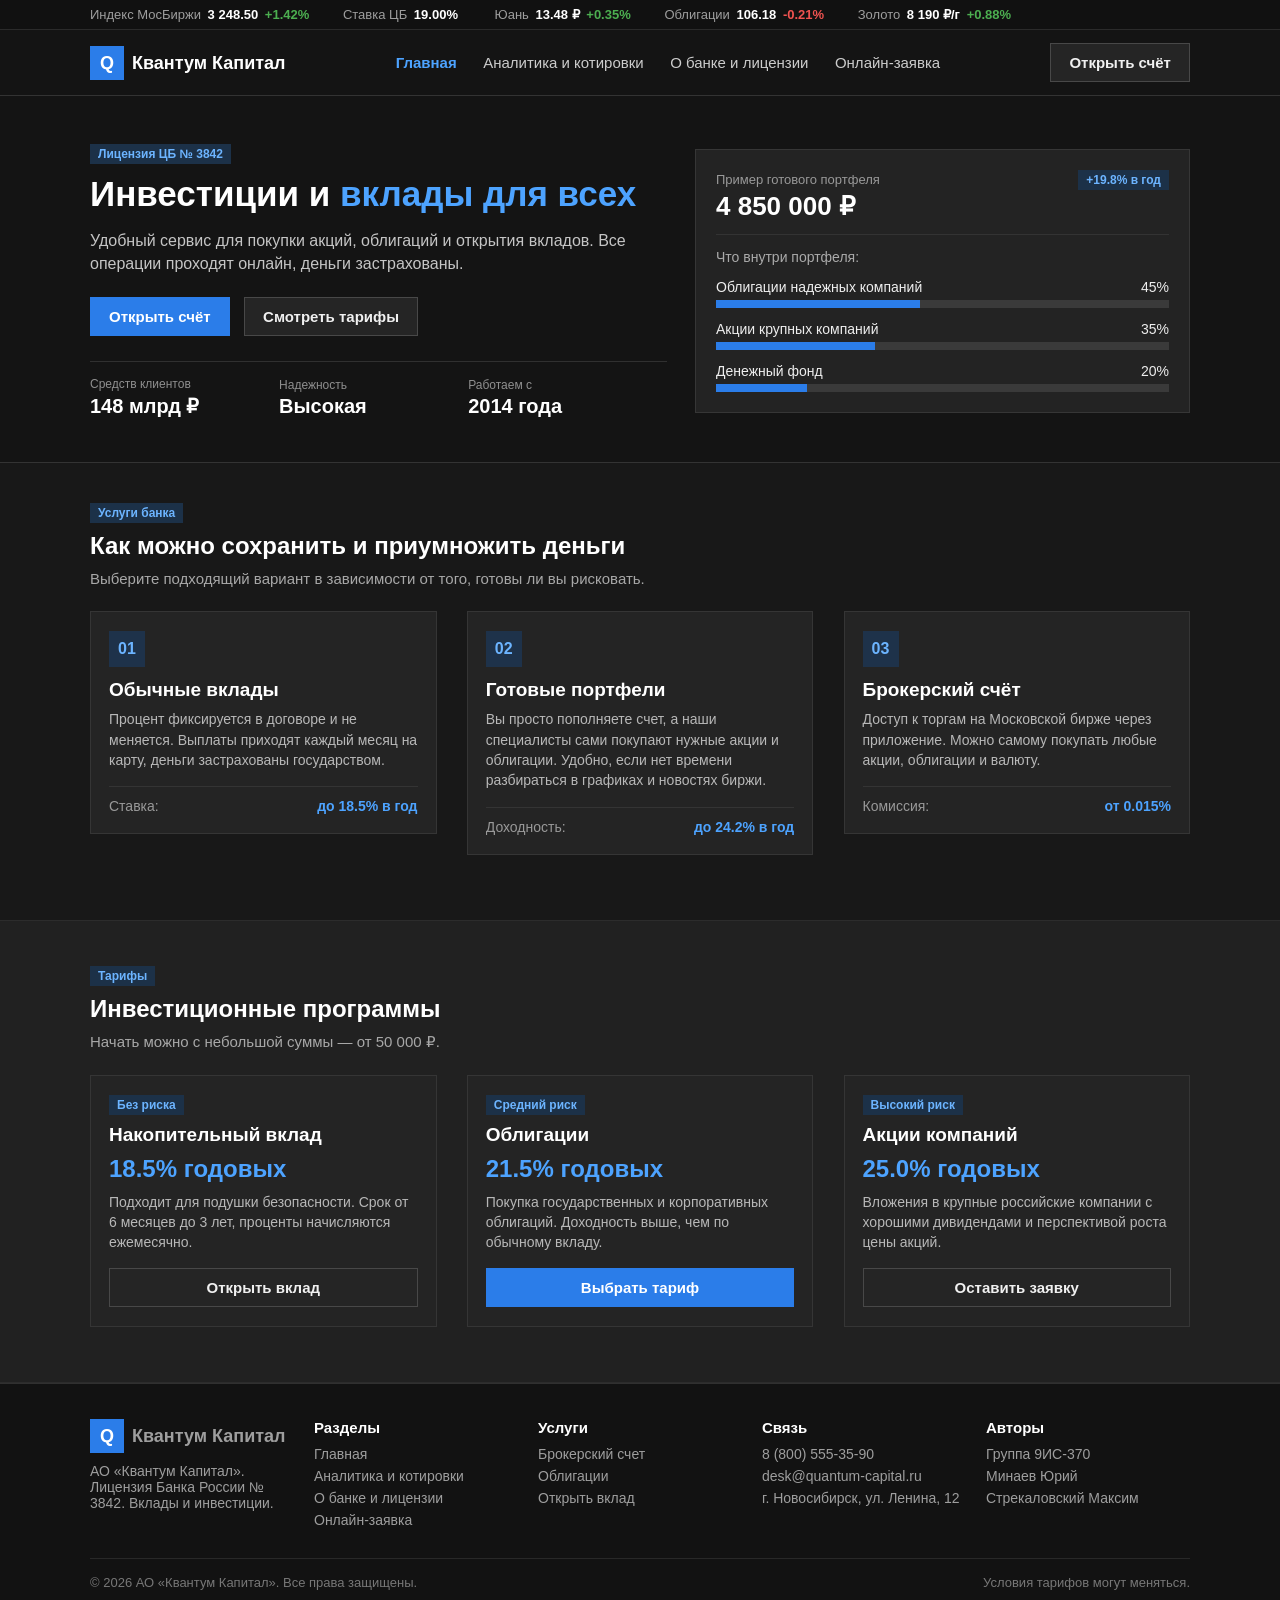
==== commit 36df41fc: "Update index.html" ====
--- a/Quantum/index.html
+++ b/Quantum/index.html
@@ -207,6 +207,57 @@
     </div>
   </div>
 
-  <iframe src="footer.html" class="freim_podval" title="Подвал сайта"></iframe>
+  <div class="podval">
+    <div class="osnova">
+      <div class="podval_kolonki">
+        <div class="podval_col">
+          <a href="index.html" class="logotip"><span class="kvadrat_logo">Q</span><span>Квантум Капитал</span></a>
+          <p style="margin-top: 10px;">АО «Квантум Капитал». Лицензия Банка России № 3842. Вклады и инвестиции.</p>
+        </div>
+
+        <div class="podval_col">
+          <h3 class="podval_zag">Разделы</h3>
+          <ul class="podval_spisok">
+            <li><a href="index.html">Главная</a></li>
+            <li><a href="analytics.html">Аналитика и котировки</a></li>
+            <li><a href="about.html">О банке и лицензии</a></li>
+            <li><a href="contacts.html">Онлайн-заявка</a></li>
+          </ul>
+        </div>
+
+        <div class="podval_col">
+          <h3 class="podval_zag">Услуги</h3>
+          <ul class="podval_spisok">
+            <li><a href="analytics.html">Брокерский счет</a></li>
+            <li><a href="analytics.html">Облигации</a></li>
+            <li><a href="contacts.html">Открыть вклад</a></li>
+          </ul>
+        </div>
+
+        <div class="podval_col">
+          <h3 class="podval_zag">Связь</h3>
+          <ul class="podval_spisok">
+            <li>8 (800) 555-35-90</li>
+            <li>desk@quantum-capital.ru</li>
+            <li>г. Новосибирск, ул. Ленина, 12</li>
+          </ul>
+        </div>
+
+        <div class="podval_col">
+          <h3 class="podval_zag">Авторы</h3>
+          <ul class="podval_spisok">
+            <li>Группа 9ИС-370</li>
+            <li>Минаев Юрий</li>
+            <li>Стрекаловский Максим</li>
+          </ul>
+        </div>
+      </div>
+
+      <div class="podval_niz">
+        <span style="float: left;">&copy; 2026 АО «Квантум Капитал». Все права защищены.</span>
+        <span style="float: right;">Условия тарифов могут меняться.</span>
+      </div>
+    </div>
+  </div>
 </body>
-</html>+</html>
--- a/Quantum/css/style.css
+++ b/Quantum/css/style.css
@@ -633,4 +633,43 @@
   .freim_podval {
     height: 680px;
   }
-}+}
+
+.podval_kolonki {
+  display: flex;
+  flex-wrap: wrap;
+  justify-content: space-between;
+  gap: 20px;
+}
+
+.podval_col {
+  flex: 1 1 170px;
+  width: auto !important;
+  margin-right: 0 !important;
+}
+
+@media (max-width: 800px) {
+  .shapka_vnutri {
+    flex-wrap: wrap;
+    justify-content: center;
+    gap: 12px;
+  }
+
+  .menu_spisok {
+    text-align: center;
+  }
+
+  .menu_spisok li {
+    margin: 4px 8px;
+  }
+}
+
+@media (max-width: 600px) {
+  .podval_col {
+    flex: 1 1 100%;
+  }
+
+  .freim_podval {
+    height: 760px;
+  }
+}
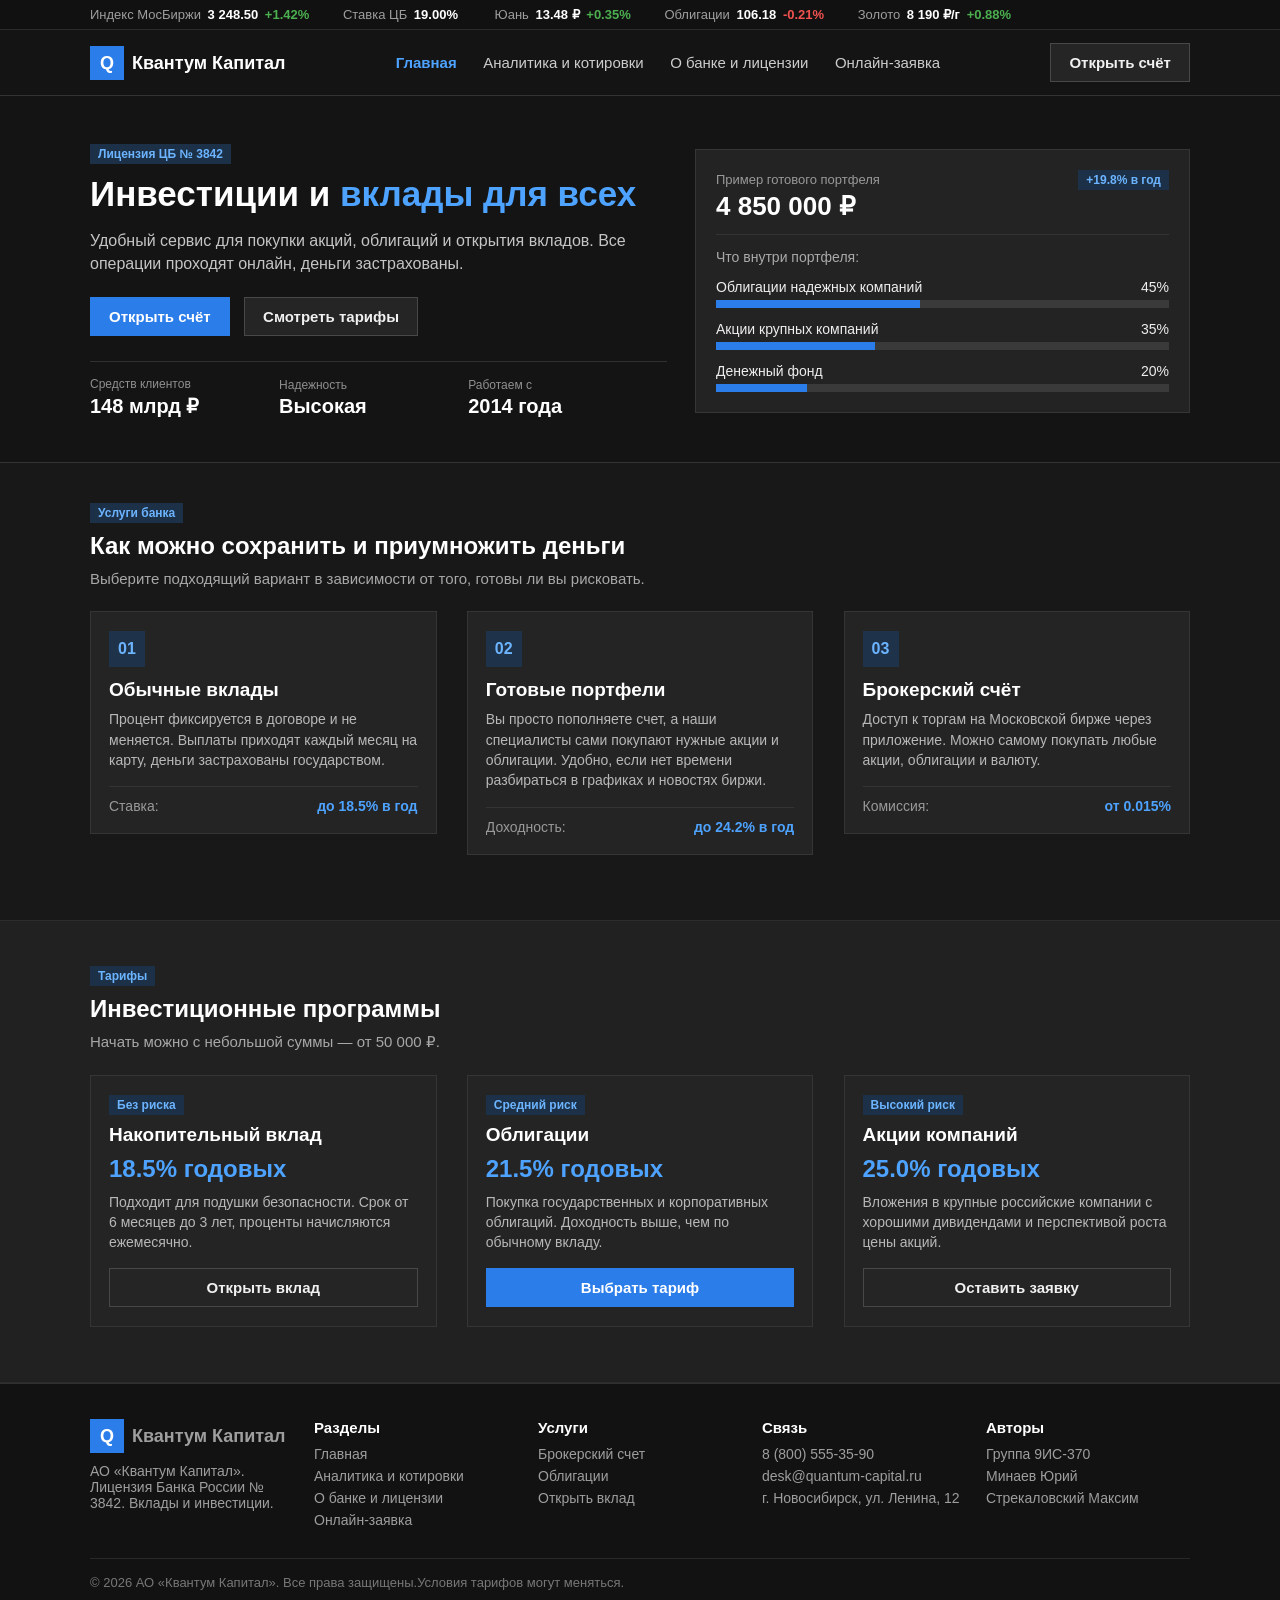
==== commit e5ce4e88: "Update index.html" ====
--- a/Quantum/index.html
+++ b/Quantum/index.html
@@ -255,7 +255,7 @@
 
       <div class="podval_niz">
         <span style="float: left;">&copy; 2026 АО «Квантум Капитал». Все права защищены.</span>
-        <span style="float: right;">Условия тарифов могут меняться.</span>
+        <span style="float: left;">Условия тарифов могут меняться.</span>
       </div>
     </div>
   </div>
